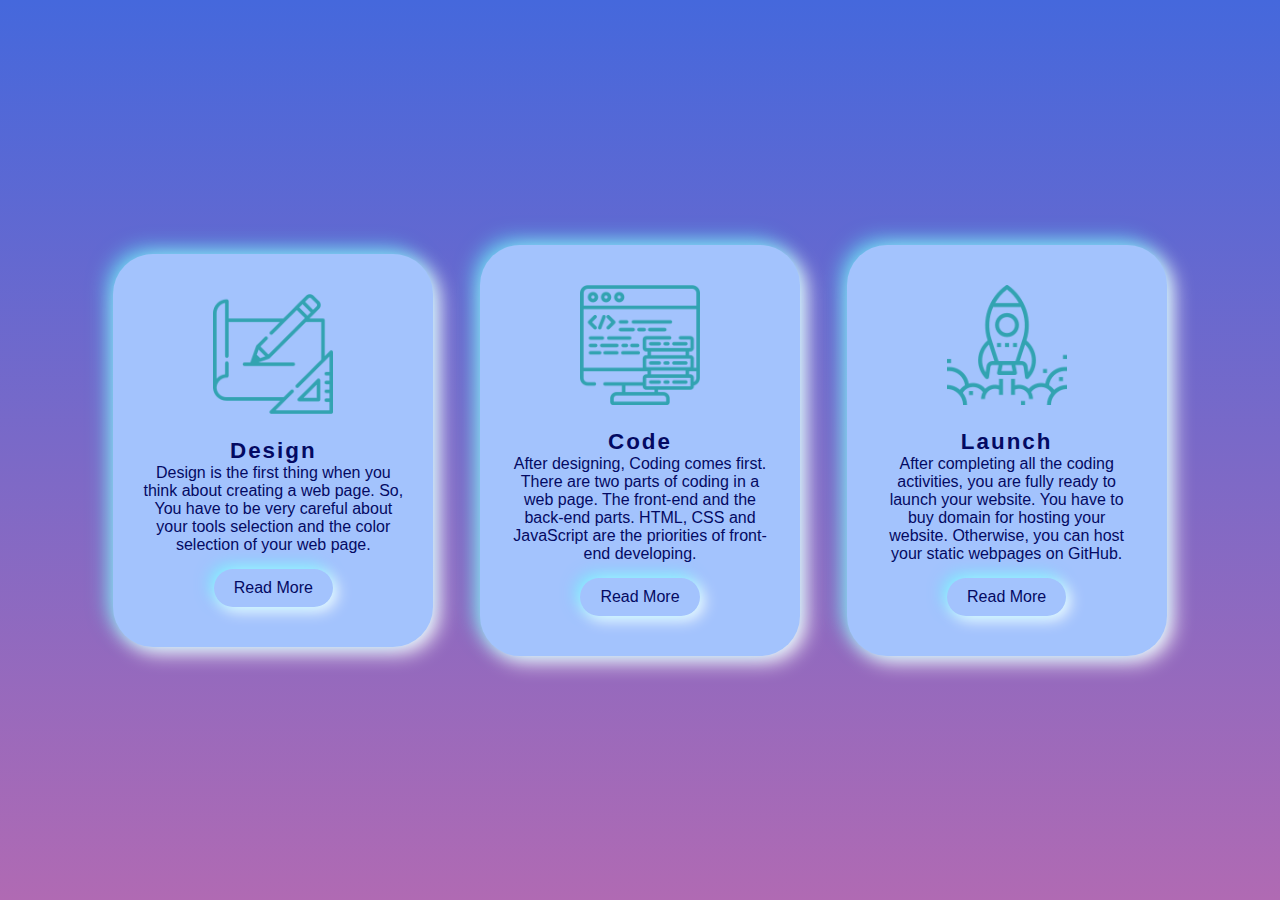
==== index.html @ 6242c7a9 "Little Blog" ====
<!DOCTYPE html>
<html lang="en">
<head>
    <meta charset="UTF-8">
    <meta http-equiv="X-UA-Compatible" content="IE=edge">
    <meta name="viewport" content="width=device-width, initial-scale=1.0">
    <title>Neumorphism Card Hover Effect</title>
    <link rel="stylesheet" href="./css/style.css">
</head>
<body>
    <div class="container">
        <div class="card">
            <div class="imgbx">
                <img src="./css/design.png" alt="">
            </div>

            <div class="contentbx">
                <h2>Design</h2>
                <p>Design is the first thing when you think about creating a web page. So, You have to be very careful about your tools
                selection and the color selection of your web page.</p>
                <a href="#"><span>Read More</span></a>
            </div>
        </div>

        <div class="card">
            <div class="imgbx">                
                <img src="./css/code.png" alt="">
                    </div>
                
            <div class="contentbx">
                <h2>Code</h2>
                <p>After designing, Coding comes first. There are two parts of coding in a web page. The front-end and the back-end parts.
                HTML, CSS and JavaScript are the priorities of front-end developing.</p>
                <a href="#"><span>Read More</span></a>
            </div>
        </div>

        <div class="card">
            <div class="imgbx">
                <img src="./css/launch.png" alt="">
            </div>
                
            <div class="contentbx">
                <h2>Launch</h2>
                <p>After completing all the coding activities, you are fully ready to launch your website. You have to buy domain for
                hosting your website. Otherwise, you can host your static webpages on GitHub.</p>


                <a href="#"><span>Read More</span></a>
            </div>
        </div>

    </div>
</body>
</html>
---- css/style.css ----
* {
  margin: 0;
  padding: 0;
  box-sizing: border-box;
  font-family: "Trebuchet MS", "Lucida Sans Unicode", "Lucida Grande",
    "Lucida Sans", Arial, sans-serif;
}

body {
  display: flex;
  justify-content: center;
  align-items: center;
  min-height: 100vh;
  /* background: #ebf5fc; */
  /* background: rgb(114, 228, 248); */
  background: linear-gradient(#4568dc, #b06ab3);
}

.container {
  position: relative;
  display: flex;
  justify-content: space-around;
  align-items: center;
  flex-wrap: wrap;
  width: 1100px;
}

.container .card {
  width: 320px;
  margin: 20px;
  padding: 40px 30px;
  /* background: #ebf5fc; */
  background: rgb(163, 195, 253);
  border-radius: 40px;
  /* box-shadow: -6px -6px 20px rgba(255, 255, 255, 1), */
  /* 16px 16px 20px rgba(0, 0, 0, 0.1); */

  box-shadow: -6px -6px 20px rgba(93, 255, 255, 0.603),
    6px 6px 20px rgba(255, 255, 255, 1);
}

.container .card:hover {
  /* box-shadow: inset -6px -6px 20px rgba(255, 255, 255, 1), */
  /* /* inset 6px 6px 20px rgba(0, 0, 0, 0.05); */
  box-shadow: inset -6px -6px 20px rgba(53, 61, 175, 0.527),
    inset 6px 6px 20px rgba(245, 55, 198, 0.39);
}

.container .card .imgbx {
  position: relative;
  text-align: center;
}

.container .card .imgbx img {
  max-width: 120px;
}

.container .card .contentbx {
  position: relative;
  margin-top: 20px;
  text-align: center;
}

.container .card .contentbx h2 {
  /* color: #32a3b1; */
  color: rgb(3, 10, 99);
  font-weight: 700;
  font-size: 1.4em;
  letter-spacing: 2px;
}

.container .card .contentbx p {
  /* color: #32a3b1; */
  color: rgb(3, 10, 99);
}

.container .card .contentbx a {
  /* color: #32a3b1; */
  color: rgb(3, 10, 99);
  display: inline-block;
  padding: 10px 20px;
  margin-top: 15px;
  border-radius: 40px;
  font-size: 16px;
  text-decoration: none;
  box-shadow: -4px -4px 15px rgba(93, 255, 255, 0.603),
    4px 4px 15px rgba(255, 255, 255, 1);
}

.container .card .contentbx a:hover {
  box-shadow: inset -4px -4px 15px rgba(53, 61, 175, 0.527),
    inset 4px 4px 15px rgba(245, 55, 198, 0.39);
}

.container .card a:hover span {
  display: block;
  transform: scaleX(0.98);
}

.container .card:hover .imgbx,
.container .card:hover .contentbx {
  transform: scale(0.98);
}
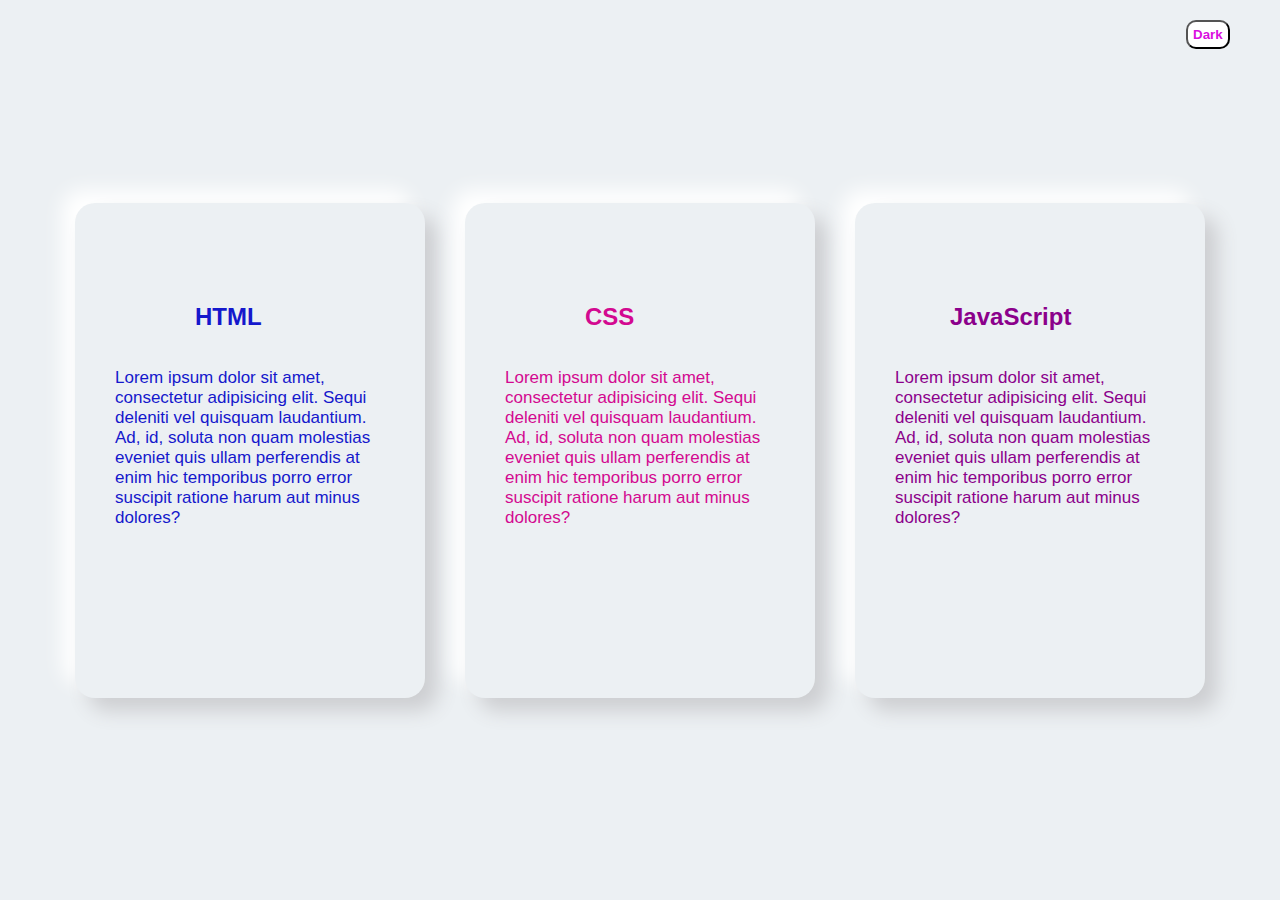
==== commit 681b2d3b: "Change" ====
--- a/index.html
+++ b/index.html
@@ -4,52 +4,38 @@
     <meta charset="UTF-8">
     <meta http-equiv="X-UA-Compatible" content="IE=edge">
     <meta name="viewport" content="width=device-width, initial-scale=1.0">
-    <title>Neumorphism Card Hover Effect</title>
-    <link rel="stylesheet" href="./css/style.css">
+    <title>Neumorphism</title>
+    <link rel="stylesheet" href="./css/light.css">
 </head>
 <body>
-    <div class="container">
-        <div class="card">
-            <div class="imgbx">
-                <img src="./css/design.png" alt="">
-            </div>
-
-            <div class="contentbx">
-                <h2>Design</h2>
-                <p>Design is the first thing when you think about creating a web page. So, You have to be very careful about your tools
-                selection and the color selection of your web page.</p>
-                <a href="#"><span>Read More</span></a>
-            </div>
+    <section>
+        <div class="container" id="html">
+            <h2>HTML</h2>
+            <p>Lorem ipsum dolor sit amet, consectetur adipisicing elit. Sequi deleniti vel quisquam laudantium. Ad, id, soluta non quam molestias eveniet quis ullam perferendis at enim hic temporibus porro error suscipit ratione harum aut minus dolores?</p>
         </div>
 
-        <div class="card">
-            <div class="imgbx">                
-                <img src="./css/code.png" alt="">
-                    </div>
-                
-            <div class="contentbx">
-                <h2>Code</h2>
-                <p>After designing, Coding comes first. There are two parts of coding in a web page. The front-end and the back-end parts.
-                HTML, CSS and JavaScript are the priorities of front-end developing.</p>
-                <a href="#"><span>Read More</span></a>
-            </div>
+        <div class="container" id="css">
+            <h2>CSS</h2>
+            <p>Lorem ipsum dolor sit amet, consectetur adipisicing elit. Sequi deleniti vel quisquam laudantium. Ad, id, soluta non
+                quam molestias eveniet quis ullam perferendis at enim hic temporibus porro error suscipit ratione harum aut minus
+                dolores?</p>
         </div>
 
-        <div class="card">
-            <div class="imgbx">
-                <img src="./css/launch.png" alt="">
-            </div>
-                
-            <div class="contentbx">
-                <h2>Launch</h2>
-                <p>After completing all the coding activities, you are fully ready to launch your website. You have to buy domain for
-                hosting your website. Otherwise, you can host your static webpages on GitHub.</p>
+        <div class="container" id="js">
+            <h2>JavaScript</h2>
+            <p>Lorem ipsum dolor sit amet, consectetur adipisicing elit. Sequi deleniti vel quisquam laudantium. Ad, id, soluta non
+                quam molestias eveniet quis ullam perferendis at enim hic temporibus porro error suscipit ratione harum aut minus
+                dolores?</p>
+        </div>
+
+        <div class="btn">
+
+            <button><a href="./dark.html">Dark</a></button>
+        
+        </div>
+    </section>
 
 
-                <a href="#"><span>Read More</span></a>
-            </div>
-        </div>
 
-    </div>
 </body>
 </html>--- a/css/light.css
+++ b/css/light.css
@@ -0,0 +1,93 @@
+* {
+  padding: 0;
+  margin: 0;
+  box-sizing: border-box;
+}
+
+section {
+  min-height: 100vh;
+  min-width: 100%;
+  background: #ecf0f3;
+  /* background: rgb(34, 33, 37); */
+  display: flex;
+  justify-content: center;
+  align-items: center;
+  flex-wrap: wrap;
+  position: relative;
+}
+
+.container {
+  margin: 20px;
+  display: flex;
+  align-items: center;
+  height: 55vh;
+  background: #ecf0f3;
+  /* background: rgb(34, 33, 37); */
+
+  width: 350px;
+  border-radius: 20px;
+  box-shadow: 13px 13px 20px #cdced1, -13px -13px 20px #fff;
+  /* box-shadow: 13px 13px 20px #000000, -10px -10px 20px rgb(97, 95, 95); */
+  position: relative;
+}
+
+.container h2 {
+  position: absolute;
+  top: 100px;
+  left: 120px;
+}
+
+.container p {
+  position: absolute;
+  padding: 40px;
+  top: 125px;
+  font-size: 17px;
+}
+
+.container h2,
+p {
+  font-family: Verdana, Geneva, Tahoma, sans-serif;
+}
+
+#html {
+  color: rgb(21, 24, 204);
+}
+
+#css {
+  color: rgb(211, 9, 144);
+}
+
+#js {
+  color: #8b008b;
+}
+
+#js h2 {
+  position: absolute;
+  left: 95px;
+}
+
+.container:hover {
+  box-shadow: inset 7px 7px 10px #cdced1, inset -8px -8px 8px #fff;
+
+  /* box-shadow: inset 7px 7px 10px #000000, inset -8px -8px 8px rgb(97, 95, 95); */
+}
+
+.btn {
+  position: absolute;
+  width: 5%;
+  right: 30px;
+  top: 20px;
+  margin-left: 30px;
+}
+
+.btn button {
+  background: rgb(255, 255, 255);
+  border-radius: 10px;
+  padding: 5px;
+}
+
+.btn button a {
+  color: rgb(217, 14, 224);
+  font-weight: bolder;
+  text-decoration: none;
+}
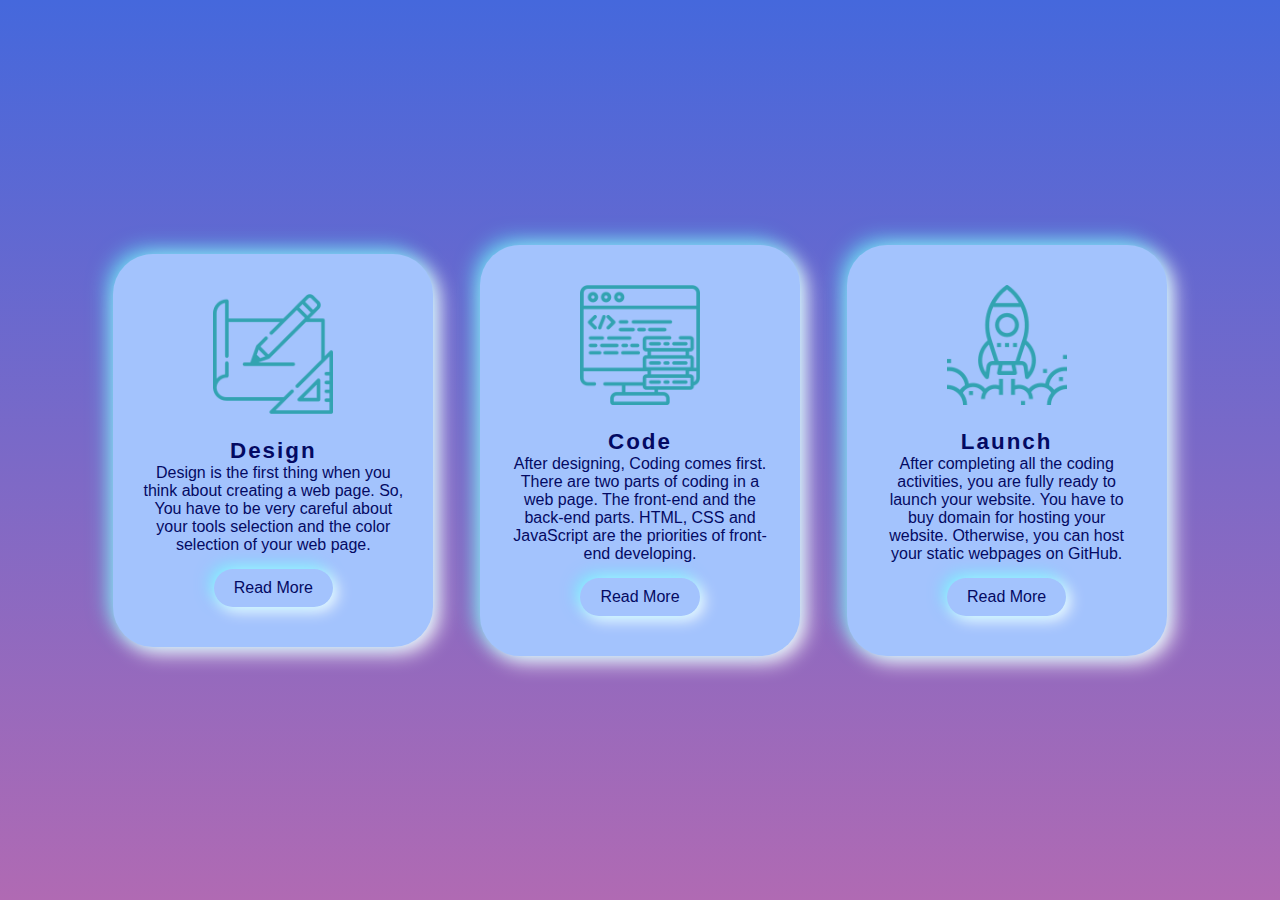
==== commit 894b3744: "change" ====
--- a/index.html
+++ b/index.html
@@ -4,38 +4,52 @@
     <meta charset="UTF-8">
     <meta http-equiv="X-UA-Compatible" content="IE=edge">
     <meta name="viewport" content="width=device-width, initial-scale=1.0">
-    <title>Neumorphism</title>
-    <link rel="stylesheet" href="./css/light.css">
+    <title>Neumorphism Card Hover Effect</title>
+    <link rel="stylesheet" href="./css/style.css">
 </head>
 <body>
-    <section>
-        <div class="container" id="html">
-            <h2>HTML</h2>
-            <p>Lorem ipsum dolor sit amet, consectetur adipisicing elit. Sequi deleniti vel quisquam laudantium. Ad, id, soluta non quam molestias eveniet quis ullam perferendis at enim hic temporibus porro error suscipit ratione harum aut minus dolores?</p>
+    <div class="container">
+        <div class="card">
+            <div class="imgbx">
+                <img src="./css/design.png" alt="">
+            </div>
+
+            <div class="contentbx">
+                <h2>Design</h2>
+                <p>Design is the first thing when you think about creating a web page. So, You have to be very careful about your tools
+                selection and the color selection of your web page.</p>
+                <a href="#"><span>Read More</span></a>
+            </div>
         </div>
 
-        <div class="container" id="css">
-            <h2>CSS</h2>
-            <p>Lorem ipsum dolor sit amet, consectetur adipisicing elit. Sequi deleniti vel quisquam laudantium. Ad, id, soluta non
-                quam molestias eveniet quis ullam perferendis at enim hic temporibus porro error suscipit ratione harum aut minus
-                dolores?</p>
+        <div class="card">
+            <div class="imgbx">                
+                <img src="./css/code.png" alt="">
+                    </div>
+                
+            <div class="contentbx">
+                <h2>Code</h2>
+                <p>After designing, Coding comes first. There are two parts of coding in a web page. The front-end and the back-end parts.
+                HTML, CSS and JavaScript are the priorities of front-end developing.</p>
+                <a href="#"><span>Read More</span></a>
+            </div>
         </div>
 
-        <div class="container" id="js">
-            <h2>JavaScript</h2>
-            <p>Lorem ipsum dolor sit amet, consectetur adipisicing elit. Sequi deleniti vel quisquam laudantium. Ad, id, soluta non
-                quam molestias eveniet quis ullam perferendis at enim hic temporibus porro error suscipit ratione harum aut minus
-                dolores?</p>
+        <div class="card">
+            <div class="imgbx">
+                <img src="./css/launch.png" alt="">
+            </div>
+                
+            <div class="contentbx">
+                <h2>Launch</h2>
+                <p>After completing all the coding activities, you are fully ready to launch your website. You have to buy domain for
+                hosting your website. Otherwise, you can host your static webpages on GitHub.</p>
+
+
+                <a href="#"><span>Read More</span></a>
+            </div>
         </div>
 
-        <div class="btn">
-
-            <button><a href="./dark.html">Dark</a></button>
-        
-        </div>
-    </section>
-
-
-
+    </div>
 </body>
 </html>--- a/css/style.css
+++ b/css/style.css
@@ -0,0 +1,104 @@
+* {
+  margin: 0;
+  padding: 0;
+  box-sizing: border-box;
+  font-family: "Trebuchet MS", "Lucida Sans Unicode", "Lucida Grande",
+    "Lucida Sans", Arial, sans-serif;
+}
+
+body {
+  display: flex;
+  justify-content: center;
+  align-items: center;
+  min-height: 100vh;
+  min-width: 100vw;
+  /* background: #ebf5fc; */
+  /* background: rgb(114, 228, 248); */
+  background: linear-gradient(#4568dc, #b06ab3);
+}
+
+.container {
+  position: relative;
+  display: flex;
+  justify-content: space-around;
+  align-items: center;
+  flex-wrap: wrap;
+  width: 1100px;
+}
+
+.container .card {
+  width: 320px;
+  margin: 20px;
+  padding: 40px 30px;
+  /* background: #ebf5fc; */
+  background: rgb(163, 195, 253);
+  border-radius: 40px;
+  /* box-shadow: -6px -6px 20px rgba(255, 255, 255, 1), */
+  /* 16px 16px 20px rgba(0, 0, 0, 0.1); */
+
+  box-shadow: -6px -6px 20px rgba(93, 255, 255, 0.603),
+    6px 6px 20px rgba(255, 255, 255, 1);
+}
+
+.container .card:hover {
+  /* box-shadow: inset -6px -6px 20px rgba(255, 255, 255, 1), */
+  /* /* inset 6px 6px 20px rgba(0, 0, 0, 0.05); */
+  box-shadow: inset -6px -6px 20px rgba(53, 61, 175, 0.527),
+    inset 6px 6px 20px rgba(245, 55, 198, 0.39);
+}
+
+.container .card .imgbx {
+  position: relative;
+  text-align: center;
+}
+
+.container .card .imgbx img {
+  max-width: 120px;
+}
+
+.container .card .contentbx {
+  position: relative;
+  margin-top: 20px;
+  text-align: center;
+}
+
+.container .card .contentbx h2 {
+  /* color: #32a3b1; */
+  color: rgb(3, 10, 99);
+  font-weight: 700;
+  font-size: 1.4em;
+  letter-spacing: 2px;
+}
+
+.container .card .contentbx p {
+  /* color: #32a3b1; */
+  color: rgb(3, 10, 99);
+}
+
+.container .card .contentbx a {
+  /* color: #32a3b1; */
+  color: rgb(3, 10, 99);
+  display: inline-block;
+  padding: 10px 20px;
+  margin-top: 15px;
+  border-radius: 40px;
+  font-size: 16px;
+  text-decoration: none;
+  box-shadow: -4px -4px 15px rgba(93, 255, 255, 0.603),
+    4px 4px 15px rgba(255, 255, 255, 1);
+}
+
+.container .card .contentbx a:hover {
+  box-shadow: inset -4px -4px 15px rgba(53, 61, 175, 0.527),
+    inset 4px 4px 15px rgba(245, 55, 198, 0.39);
+}
+
+.container .card a:hover span {
+  display: block;
+  transform: scaleX(0.98);
+}
+
+.container .card:hover .imgbx,
+.container .card:hover .contentbx {
+  transform: scale(0.98);
+}
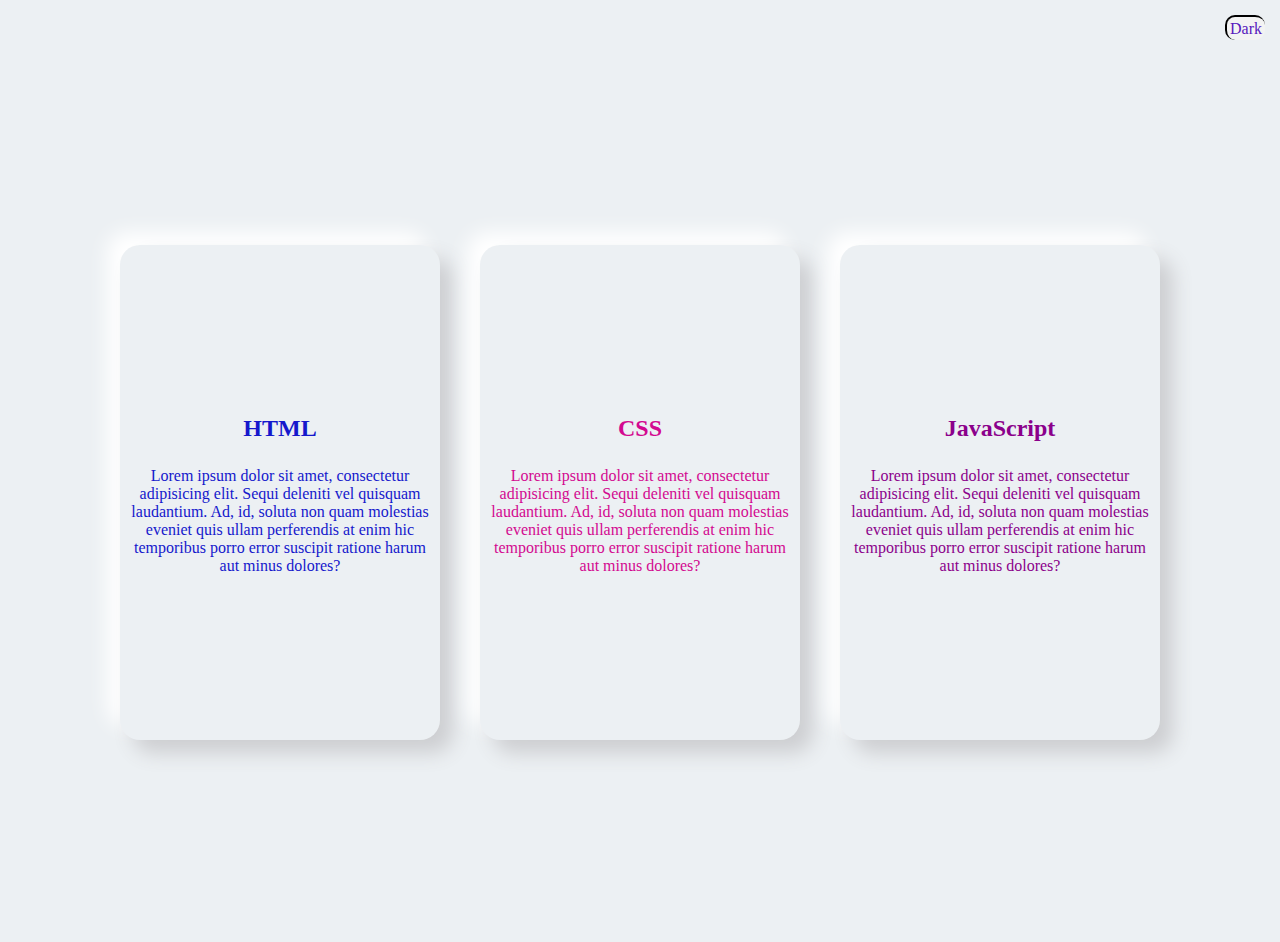
==== commit c79c508c: "hi" ====
--- a/index.html
+++ b/index.html
@@ -4,52 +4,47 @@
     <meta charset="UTF-8">
     <meta http-equiv="X-UA-Compatible" content="IE=edge">
     <meta name="viewport" content="width=device-width, initial-scale=1.0">
-    <title>Neumorphism Card Hover Effect</title>
-    <link rel="stylesheet" href="./css/style.css">
+    <title>Neumorphism</title>
+    <link rel="stylesheet" href="./css/light.css">
 </head>
 <body>
-    <div class="container">
-        <div class="card">
-            <div class="imgbx">
-                <img src="./css/design.png" alt="">
+    <div class="btn">
+        <a href="./dark.html">Dark</a>
+    </div>
+    
+    <section>
+        <div class="container" id="html">
+            <div class="cont-box">
+                <h2>HTML</h2>
+                <p>Lorem ipsum dolor sit amet, consectetur adipisicing elit. Sequi deleniti vel quisquam laudantium. Ad, id, soluta non
+                quam molestias eveniet quis ullam perferendis at enim hic temporibus porro error suscipit ratione harum aut minus
+                dolores?</p>
             </div>
 
-            <div class="contentbx">
-                <h2>Design</h2>
-                <p>Design is the first thing when you think about creating a web page. So, You have to be very careful about your tools
-                selection and the color selection of your web page.</p>
-                <a href="#"><span>Read More</span></a>
+        </div>
+
+        <div class="container" id="css">
+            <div class="cont-box">
+                <h2>CSS</h2>
+                <p>Lorem ipsum dolor sit amet, consectetur adipisicing elit. Sequi deleniti vel quisquam laudantium. Ad, id, soluta non
+                quam molestias eveniet quis ullam perferendis at enim hic temporibus porro error suscipit ratione harum aut minus
+                dolores?</p>
+            </div>
+
+        </div>
+
+        <div class="container" id="js">
+            <div class="cont-box">
+                <h2>JavaScript</h2>
+                <p>Lorem ipsum dolor sit amet, consectetur adipisicing elit. Sequi deleniti vel quisquam laudantium. Ad, id, soluta non
+                quam molestias eveniet quis ullam perferendis at enim hic temporibus porro error suscipit ratione harum aut minus
+                dolores?</p>
             </div>
         </div>
 
-        <div class="card">
-            <div class="imgbx">                
-                <img src="./css/code.png" alt="">
-                    </div>
-                
-            <div class="contentbx">
-                <h2>Code</h2>
-                <p>After designing, Coding comes first. There are two parts of coding in a web page. The front-end and the back-end parts.
-                HTML, CSS and JavaScript are the priorities of front-end developing.</p>
-                <a href="#"><span>Read More</span></a>
-            </div>
-        </div>
-
-        <div class="card">
-            <div class="imgbx">
-                <img src="./css/launch.png" alt="">
-            </div>
-                
-            <div class="contentbx">
-                <h2>Launch</h2>
-                <p>After completing all the coding activities, you are fully ready to launch your website. You have to buy domain for
-                hosting your website. Otherwise, you can host your static webpages on GitHub.</p>
+    </section>
 
 
-                <a href="#"><span>Read More</span></a>
-            </div>
-        </div>
 
-    </div>
 </body>
 </html>--- a/css/light.css
+++ b/css/light.css
@@ -0,0 +1,81 @@
+* {
+  padding: 0;
+  margin: 0;
+  box-sizing: border-box;
+}
+
+.btn {
+  background: #ecf0f3;
+  text-align: right;
+  padding-top: 20px;
+  padding-bottom: 4px;
+  padding-right: 15px;
+}
+
+.btn a {
+  text-decoration: none;
+  background: rgb(243, 243, 243);
+  border-top: 2px solid black;
+  border-left: 2px solid black;
+  border-radius: 10px;
+  padding: 3px;
+  color: rgb(88, 25, 189);
+}
+
+section {
+  min-height: 100vh;
+  /* min-width: 100%; */
+  background: #ecf0f3;
+  /* background: rgb(34, 33, 37); */
+  display: flex;
+  justify-content: center;
+  align-items: center;
+  flex-wrap: wrap;
+  position: relative;
+}
+
+.container {
+  margin: 20px;
+  display: flex;
+  align-items: center;
+  height: 55vh;
+  background: #ecf0f3;
+  /* background: rgb(34, 33, 37); */
+
+  width: 320px;
+  border-radius: 20px;
+  box-shadow: 13px 13px 20px #cdced1, -13px -13px 20px #fff;
+  /* box-shadow: 13px 13px 20px #000000, -10px -10px 20px rgb(97, 95, 95); */
+  position: relative;
+}
+
+.cont-box {
+  text-align: center;
+  font-family: verdana;
+}
+
+.cont-box h2 {
+  padding: 15px;
+}
+
+.cont-box p {
+  padding: 10px;
+}
+
+#html {
+  color: rgb(21, 24, 204);
+}
+
+#css {
+  color: rgb(211, 9, 144);
+}
+
+#js {
+  color: #8b008b;
+}
+
+.container:hover {
+  box-shadow: inset 7px 7px 10px #cdced1, inset -8px -8px 8px #fff;
+
+  /* box-shadow: inset 7px 7px 10px #000000, inset -8px -8px 8px rgb(97, 95, 95); */
+}
